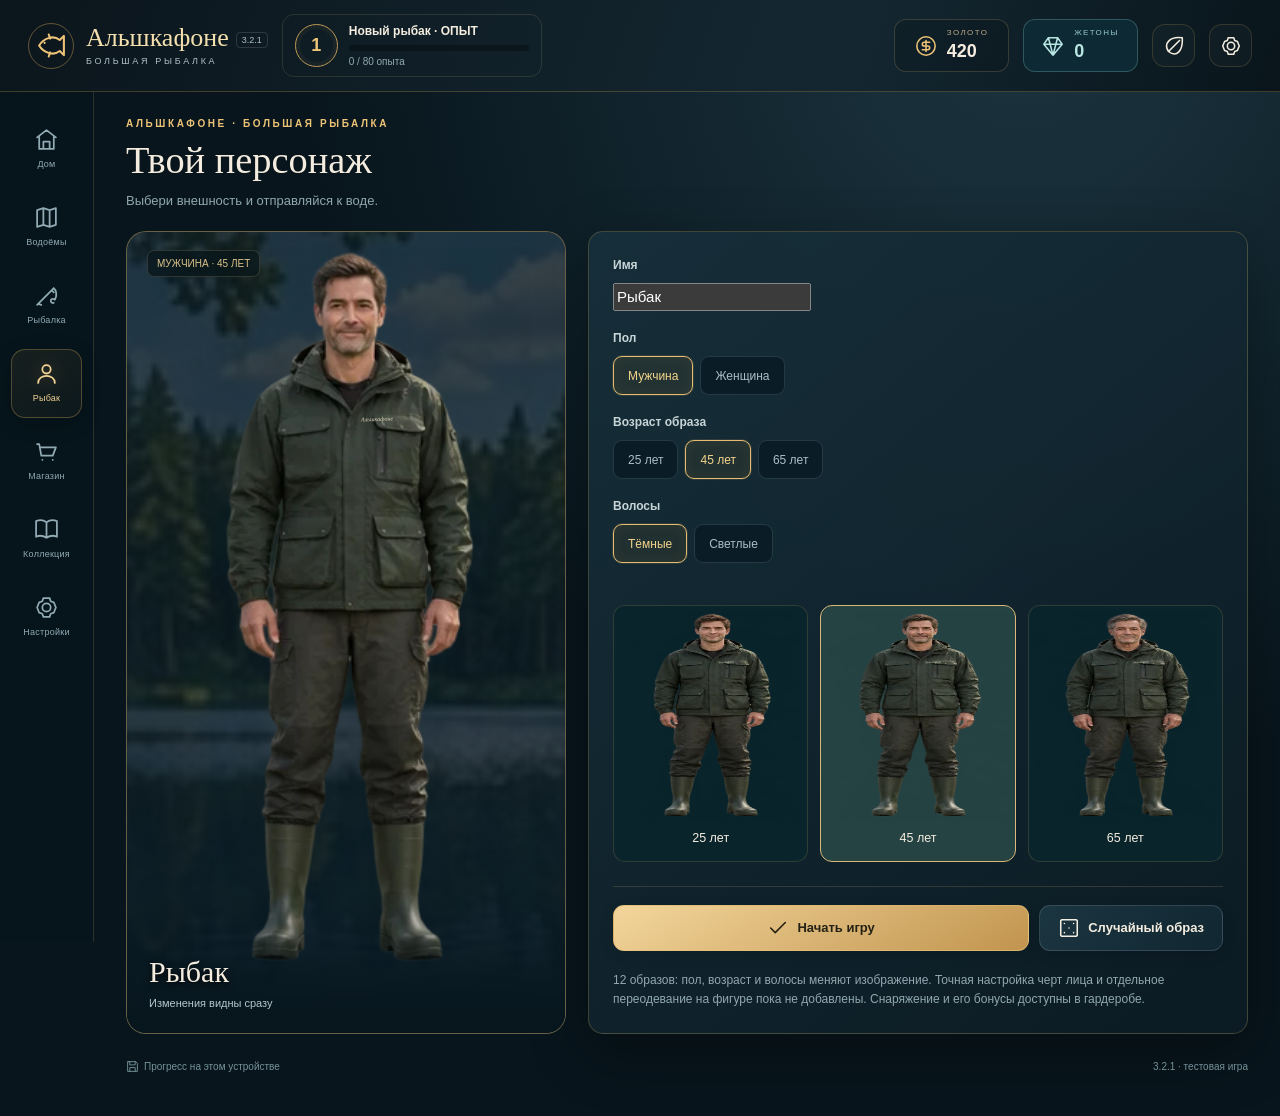
==== index (1).html @ a7784ce9 "Add files via upload" ====
<!doctype html>
<html lang="ru"><head><meta charset="utf-8"><meta name="viewport" content="width=device-width,initial-scale=1,viewport-fit=cover"><meta name="theme-color" content="#08151c"><meta name="description" content="Альшкафоне: Большая рыбалка 3.1. Создай персонажа, обустрой свой дом и отправляйся за трофеями. Тестовая одиночная браузерная игра."><title>Альшкафоне: Большая рыбалка 3.2.1</title><link rel="icon" href="data:image/svg+xml,%3Csvg xmlns='http://www.w3.org/2000/svg' viewBox='0 0 64 64'%3E%3Crect width='64' height='64' rx='16' fill='%230c232d'/%3E%3Cpath d='M9 32c9-16 30-20 41-6l8-10v31l-8-9C39 52 18 48 9 32Z' fill='none' stroke='%23e6bd71' stroke-width='4'/%3E%3Ccircle cx='23' cy='29' r='3' fill='%23e6bd71'/%3E%3C/svg%3E"><style>:root{color-scheme:dark;--bg:#08151c;--panel:#112630;--panel2:#17323e;--line:#ffffff16;--gold:#e6bd71;--gold2:#a4793e;--ink:#f4eddf;--muted:#91a8af;--green:#a5c8aa;--danger:#eb9c81;--radius:18px;--shadow:0 18px 60px #0005;--safe:env(safe-area-inset-bottom,0px)}
*{box-sizing:border-box}html{scroll-behavior:smooth}body{margin:0;min-width:320px;background:radial-gradient(ellipse at 80% 0,#1c3540 0,transparent 50%),var(--bg);font:15px/1.5 -apple-system,BlinkMacSystemFont,'Segoe UI',sans-serif;color:var(--ink)}button,input,select{font:inherit}button{cursor:pointer;touch-action:manipulation}button,a,input,select{-webkit-tap-highlight-color:transparent}button:disabled{cursor:not-allowed;opacity:.42}button:focus-visible,a:focus-visible,input:focus-visible,select:focus-visible{outline:3px solid #fae0a7;outline-offset:4px}button:hover:not(:disabled){filter:brightness(1.12)}button:active:not(:disabled){transform:translateY(1px)}button{color:inherit}h1,h2,h3,p{margin:0}h1,h2,.serif{font-family:Georgia,'Times New Roman',serif;font-weight:400}h1{font-size:clamp(29px,3vw,43px);line-height:1.15}h2{font-size:27px;line-height:1.2}h3{font-size:16px}img{max-width:100%;display:block}svg{max-width:100%}[hidden]{display:none!important}.icon{width:22px;height:22px;fill:none;stroke:currentColor;stroke-width:1.7;stroke-linecap:round;stroke-linejoin:round;vertical-align:middle;flex-shrink:0}.gold{color:var(--gold)}.muted{color:var(--muted)}.small{font-size:12px}.eyebrow{font-size:10px;text-transform:uppercase;letter-spacing:2.6px;color:var(--gold);font-weight:700}.stars{font-size:12px;letter-spacing:2px;color:var(--gold)}.row{display:flex;align-items:center;gap:10px}.between{justify-content:space-between}.wrap{flex-wrap:wrap}.spacer{flex:1}.topbar{min-height:86px;border-bottom:1px solid #dfbf792b;background:#09171edb;backdrop-filter:blur(16px);display:flex;align-items:center;gap:20px;padding:14px 28px;position:relative;z-index:5}.brand{display:flex;align-items:center;gap:12px;background:none;border:0;text-align:left;padding:0;min-width:226px}.brand .brand-mark{width:46px;height:46px;border:1px solid #b4914c85;border-radius:50%;display:grid;place-items:center;color:var(--gold)}.brand .icon{width:33px;height:33px;stroke-width:1.5}.brand strong{font:26px Georgia,serif;color:#f4dfae;display:block}.brand small{font-size:9px;letter-spacing:2.7px;color:#afc0c4;display:block;margin-top:2px;text-transform:uppercase}.version{font:9px/1.8 sans-serif;color:#adc1c2;border:1px solid #ffffff22;border-radius:4px;padding:2px 5px;vertical-align:middle;margin-left:7px}.player-summary{display:flex;align-items:center;gap:11px;min-width:220px}.level-seal{width:43px;height:43px;display:grid;place-items:center;border:1px solid #bd9a56;border-radius:50%;box-shadow:inset 0 0 0 4px #d5b0670d;font-size:18px;color:var(--gold);font-weight:700}.header-name{font-size:12px;font-weight:600;max-width:200px;overflow:hidden;text-overflow:ellipsis;white-space:nowrap}.xp-bar{width:180px;height:5px;background:#0005;border-radius:10px;margin:5px 0 3px;overflow:hidden}.xp-bar i{display:block;height:100%;background:linear-gradient(90deg,#ab7c37,#f3d393);border-radius:inherit}.xp-small{font-size:9px;color:var(--muted)}.wallet{display:flex;align-items:center;gap:8px;border:1px solid #c2a5713d;border-radius:30px;padding:8px 16px;background:#0002;font-size:18px;min-width:120px;justify-content:center}.wallet .icon{color:var(--gold)}.icon-button{width:43px;height:43px;display:grid;place-items:center;border-radius:13px;border:1px solid var(--line);background:#ffffff06;flex-shrink:0}.app-shell{display:grid;grid-template-columns:94px minmax(0,1fr);max-width:1700px;margin:auto;min-height:calc(100dvh - 86px)}.side-nav{padding:23px 11px;border-right:1px solid var(--line);display:flex;flex-direction:column;gap:9px;background:#07151c8a;position:sticky;top:0;height:calc(100dvh - 0px);max-height:850px}.nav-button{display:flex;flex-direction:column;justify-content:center;align-items:center;gap:6px;min-height:69px;background:none;border:1px solid transparent;border-radius:14px;color:#91aab4;font-size:9px;letter-spacing:.25px}.nav-button .icon{width:25px;height:25px}.nav-button.active{color:#f1d292;border-color:#b0924e66;background:linear-gradient(150deg,#ad87451a,#a8813f0c);box-shadow:0 5px 22px #0002}.nav-button.active .icon{filter:drop-shadow(0 0 9px #e1bc6966)}.nav-spacer{flex:1}.main{padding:26px 32px 42px;min-width:0}.section-heading{display:flex;align-items:flex-end;justify-content:space-between;gap:16px;margin-bottom:23px}.section-heading h1{margin-top:7px}.section-heading p{color:var(--muted);font-size:13px;margin-top:9px;max-width:660px}.btn{display:inline-flex;justify-content:center;align-items:center;gap:8px;min-height:44px;padding:11px 18px;border:1px solid #e1bd72aa;border-radius:11px;font-size:13px;font-weight:650;color:#252115;background:linear-gradient(150deg,#f3d69c,#c1944e);box-shadow:0 4px 13px #0002;text-decoration:none}.btn.secondary{color:var(--ink);border-color:#9eb5bd36;background:linear-gradient(130deg,#1b3541,#112731)}.btn.ghost{background:transparent;color:var(--muted);border-color:var(--line);box-shadow:none}.btn.green{background:linear-gradient(130deg,#c0dbb3,#87b196);color:#17291e;border-color:#adc8a1}.btn.danger{background:#5a322c;color:#fbe0d4;border-color:#cd806666}.btn.small{min-height:35px;padding:8px 12px;font-size:11px}.btn.wide{width:100%}.panel{border:1px solid #7f9ca128;border-radius:var(--radius);background:linear-gradient(140deg,#18323ce6,#0c202aeb);box-shadow:var(--shadow)}.panel-pad{padding:22px}.panel-title{display:flex;align-items:center;justify-content:space-between;gap:8px;margin-bottom:18px}.panel-title h2{font-size:23px}.panel-title .icon{color:var(--gold)}.tag{display:inline-flex;align-items:center;gap:5px;padding:5px 9px;background:#07161abf;border:1px solid #d9c38c2e;color:#dbc18a;font-size:10px;border-radius:7px;backdrop-filter:blur(8px)}.tag.green{color:#bad1b7;border-color:#a9d4ac44}.note{border-left:2px solid #c6a467;padding:9px 13px;font-size:12px;color:#a9b9b8;background:#e1c07606;line-height:1.7}.grid2{display:grid;grid-template-columns:repeat(2,minmax(0,1fr));gap:13px}.grid3{display:grid;grid-template-columns:repeat(3,minmax(0,1fr));gap:16px}.tabs{display:flex;gap:7px;overflow-x:auto;padding:3px 2px 13px;scrollbar-width:thin;margin-bottom:7px}.tab{flex-shrink:0;display:flex;align-items:center;justify-content:center;gap:7px;min-height:40px;border:1px solid #4b697755;background:#0b202ad9;color:#a9bec5;border-radius:10px;padding:9px 17px;font-size:12px}.tab.active{background:linear-gradient(140deg,#cba15b,#eed09b);color:#292416;border-color:#e6c27d;font-weight:700}.card{background:#0c202ab8;border:1px solid #87a1ab29;border-radius:13px;overflow:hidden}.field{margin-bottom:18px}.field>label,.field>.label{display:flex;align-items:center;justify-content:space-between;gap:10px;font-size:12px;font-weight:600;color:#c8d5d7;margin-bottom:9px}.field input[type=text],.field select,select.select{display:block;width:100%;border:1px solid #a2b5ba36;border-radius:10px;min-height:44px;color:#eee9dd;background:#091b24;padding:9px 12px}.field input[type=range],input.range{accent-color:var(--gold);width:100%;cursor:pointer}.segmented{display:flex;gap:7px;flex-wrap:wrap}.choice{min-height:39px;padding:9px 14px;border:1px solid #8ba9b033;border-radius:9px;background:#0a1d27;color:#a9bec5;font-size:12px;display:flex;align-items:center;justify-content:center;gap:6px}.choice.selected{color:#f2d48c;border-color:#e6bc71;background:#7e632023;box-shadow:0 0 0 1px #e6bc7120,inset 0 0 14px #b9914f16}.color-choice{border:2px solid #67818944;width:36px;height:36px;border-radius:50%;padding:3px;background:#0d212a;display:inline-grid;place-items:center;position:relative}.color-choice span{width:26px;height:26px;border-radius:50%;box-shadow:inset 0 2px 6px #0005}.color-choice.selected{border-color:var(--gold);box-shadow:0 0 12px #e6bd7133}.color-choice.selected:after{content:'✓';position:absolute;font-size:16px;color:white;text-shadow:0 1px 3px #000}.swatches{display:flex;gap:9px;flex-wrap:wrap}.mini-label{font-size:10px;color:var(--muted);margin-top:7px}.creator-layout{display:grid;grid-template-columns:minmax(300px,.85fr) minmax(400px,1.15fr);gap:22px;align-items:start}.avatar-stage{position:relative;min-height:680px;overflow:hidden;isolation:isolate;border:1px solid #a58d5666;border-radius:20px;background:#182d34}.avatar-backdrop{position:absolute;inset:0;background-size:cover;background-position:center;filter:brightness(.66) saturate(.85);z-index:-2}.avatar-stage:after{content:'';position:absolute;inset:0;background:linear-gradient(0deg,#081b28 0,transparent 36%,#091d2233);z-index:-1}.avatar-stage .avatar-live{position:absolute;inset:45px 0 38px;display:flex;justify-content:center;align-items:flex-end;filter:drop-shadow(6px 15px 16px #0008);transition:transform .3s;transform-origin:50% 15%;pointer-events:none}.avatar-live svg{height:100%;width:100%;max-width:330px;overflow:visible}.avatar-stage.zoom .avatar-live{transform:scale(2.6) translateY(60px)}.avatar-stage .preview-top{position:absolute;left:20px;right:20px;top:18px;display:flex;justify-content:space-between;align-items:center}.avatar-stage .preview-bottom{position:absolute;bottom:20px;left:22px;right:22px;display:flex;align-items:end;justify-content:space-between;gap:8px}.preview-name{font:29px Georgia,serif;text-shadow:0 2px 7px #000}.preview-bottom small{font-size:11px;color:#b5c8cd;display:block;margin-top:6px}.creator-panel{padding:23px}.creator-panel .two-fields{display:grid;grid-template-columns:1fr 1fr;gap:13px}.creator-footer{padding-top:18px;border-top:1px solid var(--line);display:flex;gap:10px;flex-wrap:wrap}.creator-footer .btn:first-child{flex:1}.editor-note{font-size:11px;color:#93a9b0;line-height:1.6;margin-top:12px}.status-line{padding:9px 14px;font-size:11px;color:#97b3b9;border:1px solid #5c929040;background:#19322d66;border-radius:8px;margin-bottom:17px}.fishing-layout{display:grid;grid-template-columns:minmax(0,1fr) 300px;gap:18px;align-items:start}.lake-frame{border:1px solid #b49a614f;border-radius:18px;overflow:hidden;background:#0d242c;box-shadow:var(--shadow)}.fishing-scene{height:450px;position:relative;overflow:hidden;isolation:isolate}.lake-photo{position:absolute;inset:0;width:100%;height:100%;object-fit:cover;object-position:50% 45%;z-index:-4;transition:filter .6s}.scene-shade{position:absolute;inset:0;background:linear-gradient(180deg,#07162066,transparent 30%,#00171a30);z-index:-3}.scene-loc{position:absolute;right:16px;top:16px;min-width:180px;padding:13px 17px;border:1px solid #a98f5466;background:#0b1e28d6;backdrop-filter:blur(10px);border-radius:12px;z-index:4}.scene-loc strong{font-size:14px}.scene-loc small{display:block;font-size:10px;color:#b8c4bf;margin-top:5px}.dock{position:absolute;left:-7%;bottom:-2px;width:52%;height:95px;background:repeating-linear-gradient(3deg,#5b4132 0px,#80604a 14px,#352c22 17px,#b3986a 18px);border-top:3px solid #b29869;transform:skewY(-8deg);box-shadow:0 12px 30px #0009}.dock:after{content:'';position:absolute;right:0;top:-34px;width:16px;height:100px;background:linear-gradient(90deg,#473629,#977749,#493829);border-radius:5px}.fisher-avatar{position:absolute;left:1%;bottom:11px;width:30%;min-width:120px;height:88%;z-index:2;filter:drop-shadow(5px 8px 9px #07141cb3);pointer-events:none}.fisher-avatar svg{height:100%;width:100%;max-width:none}.live-line{position:absolute;inset:0;z-index:1;width:100%;height:100%;pointer-events:none}.float-live{position:absolute;left:64%;top:63%;width:7px;height:28px;border-radius:6px;background:linear-gradient(#e44f40 0 42%,#f8ecdc 43% 70%,#171a16 71%);box-shadow:1px 3px 4px #0005;transform-origin:center bottom;animation:bob 3s ease-in-out infinite;z-index:2;pointer-events:none}.float-live.bite{animation:bite .38s infinite}.float-live.idle{opacity:0}.ripples{position:absolute;left:64.5%;top:69%;width:45px;height:12px;border:1px solid #e3d7b9b3;border-radius:50%;transform:translateX(-50%);animation:ripple 3s ease-out infinite;pointer-events:none}.ripples:before{content:'';position:absolute;inset:-9px -20px;border:1px solid #dfcda258;border-radius:50%}.scene-label{position:absolute;left:17px;bottom:15px;padding:7px 12px;border-radius:8px;background:#081d28c9;border:1px solid #c4ac6f47;font-size:11px;z-index:3;backdrop-filter:blur(8px)}.scene-label b{color:#e2c487}.scene-boat{position:absolute;left:0;bottom:5px;width:35%;z-index:3;filter:drop-shadow(2px 8px 4px #000a);pointer-events:none}.scene-phase{position:absolute;right:15px;bottom:20px;background:#0a202ac7;border:1px solid #d9bf7e42;border-radius:9px;padding:8px 12px;font-size:11px;max-width:230px;color:#ead7b4;z-index:3;backdrop-filter:blur(10px)}.water-heading{display:flex;justify-content:space-between;padding:10px 14px;color:#8fafb4;font-size:9px;letter-spacing:1.3px;text-transform:uppercase;border-top:1px solid #d0b77b34;border-bottom:1px solid #7fb9c617;background:#0e2831}.underwater{height:180px;position:relative;background:#123938}.underwater canvas{width:100%;height:100%;display:block}.under-hint{position:absolute;bottom:7px;left:11px;font-size:9px;color:#b7cbc275;text-shadow:0 1px 3px #000}.control-panel{padding:20px}.phase-title{font-size:29px;margin:8px 0 9px}.phase-msg{color:#a8bdc4;font-size:12px;min-height:57px;line-height:1.7}.meter{height:10px;border-radius:10px;background:#020b1099;overflow:hidden;border:1px solid #7d9c991f;position:relative}.meter i{display:block;height:100%;width:0%;border-radius:inherit;transition:width .12s linear;background:linear-gradient(90deg,#65a48e,#d4da94)}.meter.tension i{background:linear-gradient(90deg,#7ebba2 0%,#cdd47a 40%,#e5b266 70%,#e47764 100%)}.gauge-row{display:flex;align-items:center;justify-content:space-between;font-size:11px;color:#adc0c6;margin-bottom:8px}.gauge-row b{font-size:13px;color:#e7ce97}.fishing-control{margin:19px 0}.action-main{width:100%;min-height:58px;font-size:20px;font-family:Georgia,serif;box-shadow:0 0 24px #d6a34c24;margin-top:18px;user-select:none;-webkit-user-select:none;touch-action:none}.action-main.holding{background:linear-gradient(145deg,#b9893f,#f7d7a0);box-shadow:0 0 0 3px #f5d69c33,0 0 30px #d5b0644d}.cancel-btn{font-size:10px;border:0;background:none;color:#8fa8ae;text-align:center;width:100%;padding:10px}.rod-mini{display:flex;align-items:center;gap:12px;padding:13px 0;border-top:1px solid var(--line);border-bottom:1px solid var(--line);margin:15px 0}.rod-mini img{width:58px;height:70px;object-fit:contain;border-radius:7px;background:#0b1d27}.rod-mini strong{display:block;font-size:12px}.rod-mini small{display:block;font-size:10px;color:#a1bac2;margin:5px 0}.gear-stat{display:flex;justify-content:space-between;color:#9db3b9;font-size:10px;margin:6px 0}.gear-stat span:last-child{color:#d5bf8c}.helptext{color:#849fa7;font-size:10px;line-height:1.7;margin-top:12px}.bait-panel{padding:16px 18px;margin-top:16px;border:1px solid #b69d6352;border-radius:14px;background:#102934b8}.bait-title{display:flex;align-items:center;justify-content:space-between;margin-bottom:12px;font-size:12px}.bait-list{display:flex;gap:9px;overflow:auto;padding:2px 2px 5px;scrollbar-width:thin}.bait-card{flex:1;min-width:79px;max-width:115px;padding:7px 6px;border:1px solid #9fb4b03d;background:linear-gradient(150deg,#173440,#0c1e28);border-radius:11px;position:relative;display:flex;flex-direction:column;align-items:center}.bait-card img{height:47px;width:65px;object-fit:contain;border-radius:5px;mix-blend-mode:screen}.bait-card b{font-size:10px;font-weight:500;margin-top:5px;white-space:nowrap}.bait-card small{font-size:9px;color:#8aa4aa;margin-top:2px}.bait-card.selected{border-color:var(--gold);box-shadow:inset 0 0 14px #deb46012,0 0 10px #deb46019}.bait-card.selected:after{content:'✓';position:absolute;right:4px;top:3px;font-size:10px;color:var(--gold)}.location-grid{display:grid;grid-template-columns:repeat(4,minmax(0,1fr));gap:16px}.location-card{position:relative;overflow:hidden;min-height:290px;border:1px solid #b49a6144;border-radius:16px;background:#0d2028;display:flex;flex-direction:column}.location-art{height:145px;position:relative;overflow:hidden;background:#234353}.location-art img{width:100%;height:100%;object-fit:cover;object-position:center 28%;transition:transform .4s}.location-card:hover .location-art img{transform:scale(1.04)}.location-art:after{content:'';position:absolute;inset:0;background:linear-gradient(0deg,#0d2028,transparent 65%)}.location-art .tag{position:absolute;right:10px;top:10px;z-index:1}.location-content{padding:0 17px 17px;flex:1;display:flex;flex-direction:column}.location-content h3{font:22px Georgia,serif;margin-bottom:8px}.location-content p{font-size:11px;color:#97afb7;line-height:1.7;margin-bottom:12px;flex:1}.location-content .btn{font-size:11px}.location-species{font-size:10px;color:#c0ab7e;margin-bottom:14px}.location-card.locked .location-art{opacity:.5}.house-layout{display:grid;grid-template-columns:minmax(0,1.3fr) minmax(300px,.7fr);gap:20px}.house-scene{min-height:730px;position:relative;overflow:hidden;border:1px solid #b89a5c80;border-radius:19px;background:#5b3925;isolation:isolate}.house-back{position:absolute;inset:0;width:100%;height:100%;object-fit:cover;object-position:center;z-index:-5;transition:filter .6s}.house-glow{position:absolute;inset:0;z-index:-3;pointer-events:none;mix-blend-mode:soft-light;transition:background .5s}.house-scene:after{content:'';position:absolute;inset:0;z-index:2;pointer-events:none;border-radius:inherit;box-shadow:inset 0 -90px 65px #050e18bb,inset 0 55px 45px #030d1480}.house-top{position:absolute;left:18px;right:18px;top:19px;z-index:3;display:flex;justify-content:space-between;gap:8px}.house-name{font:26px Georgia,serif;color:#f7e4bd;text-shadow:0 2px 5px #000}.house-owner{font-size:10px;color:#ead8ba;margin-top:5px}.home-hotspot{position:absolute;z-index:4;display:flex;align-items:center;gap:6px;border:1px solid #eed49a78;background:#0c222cde;backdrop-filter:blur(8px);padding:8px 11px;font-size:11px;color:#ead5aa;border-radius:9px;box-shadow:0 3px 16px #0005}.home-hotspot .icon{width:17px;height:17px}.hot-rack{top:42%;left:12%}.hot-bag{top:67%;right:8%}.hot-trophy{top:28%;right:5%}.house-bottom{position:absolute;bottom:19px;left:18px;right:18px;z-index:4;display:flex;align-items:center;justify-content:space-between;gap:8px}.house-bottom .btn{background:#0c222ee3;border-color:#d2ba8366;color:#f2dcae}.room-rug{position:absolute;width:64%;left:10%;bottom:8%;z-index:0;filter:drop-shadow(0 4px 3px #0008);pointer-events:none}.room-desk{position:absolute;width:48%;right:4%;bottom:15%;z-index:1;filter:drop-shadow(1px 10px 9px #0007);transition:all .4s;pointer-events:none}.room-desk.wall{right:46%;bottom:24%;width:41%}.room-plant{position:absolute;bottom:28%;right:3%;width:18%;z-index:2;filter:drop-shadow(0 4px 8px #0008)}.room-trophy{position:absolute;right:6%;top:33%;width:31%;height:103px;border:5px solid #695037;border-radius:50%;background:radial-gradient(ellipse,#3b362c,#25231c);display:flex;align-items:center;justify-content:center;box-shadow:0 3px 10px #000a;z-index:1;transform:rotate(-3deg)}.room-trophy img{width:88%;height:72%;object-fit:contain;filter:drop-shadow(0 5px 3px #0009)}.room-trophy small{position:absolute;bottom:5px;font-size:9px;color:#f0d59c}.room-rack{position:absolute;top:46%;left:14%;width:26%;height:22%;z-index:1;background:repeating-linear-gradient(90deg,#4a301f 0,#67472c 8px,#4c3521 9px,#4f3422 40px);border:4px solid #755235;border-top:9px solid #a57c4e;border-bottom:14px solid #9c7043;border-radius:3px;box-shadow:2px 5px 10px #0009;display:flex;align-items:end;justify-content:space-evenly;gap:2px;padding:4px}.room-rack .mini-rod{height:106%;width:18%;overflow:visible;filter:drop-shadow(1px 2px 1px #000b)}.house-controls .field{margin-bottom:20px}.house-controls h2{margin-bottom:19px}.house-controls .note{margin-top:18px}.house-controls .choice{font-size:11px;flex:1;padding:8px 9px}.house-preview-palette{height:26px;width:26px;border-radius:5px;display:inline-block}.inventory-layout{display:grid;grid-template-columns:310px minmax(0,1fr);gap:20px}.inventory-avatar{height:600px;min-height:600px;position:sticky;top:20px}.inventory-avatar .avatar-live{inset:50px 0 60px}.inventory-avatar .preview-name{font-size:24px}.equip-grid{display:grid;grid-template-columns:repeat(2,minmax(0,1fr));gap:11px}.equip-card{display:flex;align-items:center;gap:13px;padding:13px;background:#0c2029b8;border:1px solid #b9a26333;border-radius:13px;min-height:128px;position:relative}.equip-card .gear-art{width:83px;height:95px;flex-shrink:0;background:#152d36;border-radius:9px;overflow:hidden;display:flex;align-items:center;justify-content:center}.gear-art img{width:100%;height:100%;object-fit:contain;mix-blend-mode:screen}.equip-card small{font-size:10px;color:#9eb4ba;display:block}.equip-card strong{font-size:12px;display:block;margin:4px 0 6px}.equip-card .btn{margin-top:9px;font-size:10px;min-height:31px;padding:6px 11px}.bonus-row{display:grid;grid-template-columns:repeat(4,1fr);gap:9px;margin-bottom:17px}.bonus{padding:13px 8px;text-align:center;border:1px solid #8ca0a72b;border-radius:10px;background:#102730}.bonus small{font-size:9px;display:block;color:#8ea8b1}.bonus b{font:22px Georgia,serif;color:#e4c88d;display:block;margin-top:5px}.shop-grid{display:grid;grid-template-columns:repeat(4,minmax(0,1fr));gap:14px}.product-card{border:1px solid #849da330;background:linear-gradient(150deg,#19333e,#0e222c);border-radius:14px;padding:16px;display:flex;flex-direction:column;min-height:305px;position:relative}.product-art{height:114px;display:flex;align-items:center;justify-content:center;margin-bottom:15px;background:radial-gradient(ellipse at 50% 70%,#3b566040,transparent 70%);border-radius:8px;overflow:hidden}.product-art img{max-width:92%;height:105px;object-fit:contain;mix-blend-mode:screen}.product-art svg{height:96px;max-width:95%}.product-card h3{font-size:13px;margin:5px 0 7px}.product-card p{font-size:10px;color:#9ab1ba;line-height:1.7;flex:1;margin-bottom:13px}.product-meta{display:flex;align-items:center;justify-content:space-between;font-size:10px;color:#94a9ae;margin-bottom:10px}.product-card .btn{font-size:11px;min-height:38px;padding:8px 9px}.owned-label{position:absolute;right:10px;top:10px;font-size:9px;color:#b6d2b2;border:1px solid #809a7166;border-radius:5px;padding:2px 6px;background:#183128}.empty{padding:45px 24px;text-align:center;color:#91aab2;border:1px dashed #78909655;border-radius:15px}.empty .icon{height:46px;width:46px;color:#c5a96f;margin-bottom:15px}.empty h2{color:#e8d8b9;margin-bottom:10px}.empty p{font-size:12px;max-width:440px;margin:auto;line-height:1.8}.empty .btn{margin-top:20px}.bag-grid{display:grid;grid-template-columns:repeat(3,minmax(0,1fr));gap:13px}.catch-card{background:linear-gradient(130deg,#15323b,#0a1e27);border:1px solid #869b9733;border-radius:12px;padding:16px;position:relative}.catch-card img{height:90px;width:100%;object-fit:contain;filter:drop-shadow(0 6px 5px #0007);margin:8px 0 13px}.catch-card h3{font:24px Georgia,serif;margin-bottom:6px}.catch-card .fish-meta{display:flex;justify-content:space-between;font-size:11px;color:#9fb6bb}.catch-card .btn{width:100%;margin-top:14px;font-size:11px}.favorite{position:absolute;top:7px;right:7px;background:none;border:0;color:#8fa8b0;padding:5px}.favorite.on{color:#e5c278}.fish-collection{display:grid;grid-template-columns:repeat(4,minmax(0,1fr));gap:14px}.species-card{position:relative;background:#102731;border:1px solid #bfa36b33;border-radius:13px;padding:20px 16px;text-align:center}.species-card img{height:100px;width:100%;object-fit:contain;filter:drop-shadow(1px 7px 4px #0005);margin:12px 0}.species-card.unknown img{filter:brightness(.3) grayscale(1);opacity:.6}.species-card h3{font:24px Georgia,serif}.species-card p{font-size:10px;color:#91aab2;margin:8px 0;line-height:1.6}.record-row{font-size:11px;color:#d4bc87;margin-top:11px}.quest-grid{display:grid;grid-template-columns:repeat(3,minmax(0,1fr));gap:14px}.quest{padding:22px;background:#102832;border:1px solid #c1a76c33;border-radius:14px}.quest .icon{color:#d3b578;width:29px;height:29px}.quest h3{margin:13px 0 6px}.quest p{font-size:11px;color:#9db3ba;min-height:34px}.quest .meter{margin:16px 0 8px}.quest .btn{width:100%;margin-top:12px;font-size:11px}.modal-backdrop{position:fixed;inset:0;background:#02090de0;backdrop-filter:blur(10px);z-index:50;display:flex;align-items:center;justify-content:center;padding:22px}.dialog{width:min(620px,100%);max-height:calc(100dvh - 44px);overflow:auto;border:1px solid #c7a66b80;border-radius:22px;background:linear-gradient(145deg,#183440,#0b202a);box-shadow:0 28px 110px #000d;scrollbar-width:thin}.dialog-head{position:sticky;top:0;background:#0e2631f2;backdrop-filter:blur(12px);padding:20px 23px;border-bottom:1px solid var(--line);display:flex;justify-content:space-between;align-items:center;z-index:2}.dialog-head h2{font-size:26px}.dialog-body{padding:23px}.dialog-foot{display:flex;gap:10px;flex-wrap:wrap;padding:0 23px 23px}.dialog-foot .btn{flex:1}.dialog .settings-row{padding:13px 0;border-bottom:1px solid var(--line);display:flex;gap:12px;align-items:center;justify-content:space-between}.settings-row strong{display:block;font-size:12px}.settings-row small{display:block;font-size:10px;color:#8eabb5;margin-top:5px;max-width:330px}.toggle{width:46px;height:27px;border:1px solid #91acb44d;background:#0a1921;border-radius:50px;position:relative;flex-shrink:0}.toggle i{width:19px;height:19px;background:#5b777f;border-radius:50%;position:absolute;left:3px;top:3px;transition:.2s}.toggle.on{background:#a98442;border-color:#e0c382}.toggle.on i{background:#ffebba;left:22px}.modal-copy{font-size:13px;color:#b2c7ce;line-height:1.9}.result{padding-top:5px;text-align:center}.result h2{font-size:41px;margin:13px 0 0}.catch-hero{height:180px;display:flex;align-items:center;justify-content:center;position:relative;background:radial-gradient(ellipse,#b5a45b22,transparent 65%)}.catch-hero img{width:85%;max-height:145px;object-fit:contain;filter:drop-shadow(0 13px 7px #000a)}.catch-record{display:inline-block;color:#eed18f;border:1px solid #d4b4694a;border-radius:8px;padding:5px 10px;font-size:10px}.result-stats{display:grid;grid-template-columns:repeat(3,1fr);gap:8px;margin:20px 0}.result-stats div{padding:12px 6px;background:#081d27;border:1px solid #97b7bc22;border-radius:10px}.result-stats small{font-size:9px;color:#8ba6b2;display:block}.result-stats b{font:27px Georgia,serif;color:#efd5a1;display:block;margin-top:6px}.result-actions{display:grid;grid-template-columns:1fr 1fr;gap:10px;margin-top:20px}.result-actions .release{grid-column:1/-1}.toasts{position:fixed;left:50%;bottom:26px;transform:translateX(-50%);z-index:100;display:flex;flex-direction:column;align-items:center;gap:8px;max-width:min(90vw,550px);pointer-events:none}.toast{padding:12px 18px;border:1px solid #c2a15f7a;border-radius:12px;background:#112e39ee;backdrop-filter:blur(14px);font-size:12px;color:#eddfc2;box-shadow:0 10px 30px #0008;animation:toastin .2s ease-out;text-align:center}.storage-warning{padding:12px 16px;border:1px solid #b1774a85;background:#462b21;color:#f2d0ad;font-size:12px;border-radius:10px;margin-bottom:16px}.runtime-error{position:fixed;bottom:100px;left:5%;right:5%;z-index:150;background:#4a2b2b;color:#ffe7c9;padding:16px;border:1px solid #b47a6d;border-radius:12px;font:12px/1.6 monospace;white-space:pre-wrap}.screen-foot{margin-top:25px;color:#75929a;font-size:10px;display:flex;justify-content:space-between;gap:10px;flex-wrap:wrap}.screen-foot span{display:flex;align-items:center;gap:5px}.screen-foot .icon{height:13px;width:13px}.gallery-caption{color:#98afb4;font-size:10px;margin-top:9px}.reduce *{scroll-behavior:auto!important;animation-duration:.001s!important;transition:none!important}@keyframes bob{0%,100%{transform:translateY(0) rotate(1deg)}50%{transform:translateY(4px) rotate(-3deg)}}@keyframes bite{0%,100%{transform:translateY(0) rotate(7deg)}50%{transform:translateY(13px) rotate(-10deg)}}@keyframes ripple{0%{transform:translateX(-50%) scale(.55);opacity:.8}100%{transform:translateX(-50%) scale(1.8);opacity:0}}@keyframes toastin{from{opacity:0;transform:translateY(7px)}to{opacity:1;transform:none}}
@media(min-width:1600px){.main{padding:32px 45px}.fishing-scene{height:520px}.underwater{height:200px}.fishing-layout{grid-template-columns:minmax(0,1fr) 340px}.house-scene{min-height:800px}}
@media(max-width:1200px){.topbar{padding:14px 20px;gap:14px}.main{padding:23px 22px}.location-grid,.shop-grid,.fish-collection{grid-template-columns:repeat(3,minmax(0,1fr))}.fishing-layout{grid-template-columns:minmax(0,1fr) 270px;gap:14px}.fishing-scene{height:410px}.control-panel{padding:16px}.house-layout{grid-template-columns:minmax(0,1.1fr) minmax(290px,.8fr);gap:15px}.inventory-layout{grid-template-columns:250px minmax(0,1fr)}.equip-card{padding:10px;gap:9px}.equip-card .gear-art{width:60px;height:80px}.creator-layout{grid-template-columns:minmax(280px,.8fr) minmax(340px,1.1fr)}.creator-panel{padding:20px}.bag-grid{grid-template-columns:repeat(2,minmax(0,1fr))}}
@media(max-width:980px){.topbar .player-summary{min-width:0}.xp-bar{width:125px}.brand{min-width:200px}.brand strong{font-size:23px}.topbar{gap:10px}.wallet{min-width:105px;font-size:16px;padding:8px 12px}.fishing-layout{grid-template-columns:1fr}.fishing-scene{height:470px}.control-panel{display:grid;grid-template-columns:1.1fr 1fr;gap:13px 24px}.control-intro{grid-column:1}.control-rod{grid-column:2;grid-row:1/3}.fishing-control{margin:0;grid-column:1}.control-bottom{grid-column:1/-1}.control-panel .phase-msg{min-height:36px}.control-panel .phase-title{font-size:27px}.rod-mini{margin-top:0;padding-top:0;border-top:none}.house-layout{grid-template-columns:1fr}.house-scene{min-height:670px;max-width:none}.house-controls{display:grid;grid-template-columns:1fr 1fr;gap:0 20px}.house-controls h2,.house-controls .note,.house-controls>.btn{grid-column:1/-1}.inventory-layout{grid-template-columns:230px minmax(0,1fr)}.equip-grid{grid-template-columns:1fr}.bonus-row{grid-template-columns:repeat(2,1fr)}.inventory-avatar{height:590px;min-height:590px}.creator-layout{gap:15px;grid-template-columns:minmax(250px,.8fr) minmax(300px,1fr)}.creator-panel .two-fields{grid-template-columns:1fr;gap:0}.creator-panel{padding:18px}.creator-footer .btn{width:100%}.avatar-stage{min-height:720px}.shop-grid,.location-grid{grid-template-columns:repeat(2,minmax(0,1fr))}.quest-grid{grid-template-columns:repeat(2,minmax(0,1fr))}.fish-collection{grid-template-columns:repeat(2,minmax(0,1fr))}}
@media(max-width:700px){.topbar{min-height:72px;padding:11px 13px;gap:9px;flex-wrap:wrap}.brand{min-width:0;flex:1}.brand strong{font-size:20px}.brand small{font-size:7px;letter-spacing:1.7px}.brand .brand-mark{width:33px;height:33px}.brand .icon{width:24px;height:24px}.version{font-size:8px;margin-left:4px}.player-summary{display:none}.wallet{min-width:0;font-size:14px;padding:6px 10px}.wallet .icon{height:17px;width:17px}.topbar>.icon-button{width:34px;height:34px;border-radius:9px}.topbar>.icon-button .icon{width:19px;height:19px}.app-shell{display:block;min-height:calc(100dvh - 72px)}.main{padding:20px 14px calc(100px + var(--safe))}.side-nav{position:fixed;left:0;right:0;bottom:0;top:auto;height:calc(67px + var(--safe));max-height:none;padding:6px 6px calc(7px + var(--safe));z-index:20;display:grid;grid-template-columns:repeat(7,minmax(0,1fr));border:0;border-top:1px solid #a3895650;background:#071820f5;backdrop-filter:blur(18px);gap:1px}.nav-button{min-height:51px;border-radius:9px;font-size:8px;gap:5px;padding:4px 1px;letter-spacing:0}.nav-button .icon{width:21px;height:21px}.nav-spacer{display:none}.section-heading{gap:12px;margin-bottom:17px;align-items:start}.section-heading h1{font-size:30px}.section-heading p{font-size:11px;line-height:1.7;margin-top:7px}.section-heading>.btn{padding:8px 10px;font-size:10px;min-height:35px}.section-heading>.btn .icon{width:16px;height:16px}.eyebrow{font-size:8px;letter-spacing:2px}.creator-layout{display:flex;flex-direction:column;gap:16px}.avatar-stage{width:100%;height:430px;min-height:430px}.avatar-stage .avatar-live{inset:25px 0 15px}.avatar-live svg{max-width:225px}.avatar-stage .preview-bottom{bottom:15px;left:17px;right:17px}.preview-name{font-size:24px}.preview-bottom small{font-size:10px}.avatar-stage.zoom .avatar-live{transform:scale(2.35) translateY(43px)}.creator-panel{width:100%;padding:19px 17px}.creator-panel .two-fields{grid-template-columns:1fr 1fr;gap:12px}.choice{padding:9px 11px;font-size:11px;min-height:40px}.creator-footer .btn{width:auto}.creator-footer{flex-wrap:wrap}.creator-footer .btn:first-child{flex-basis:100%}.creator-footer .btn:last-child{width:100%}.fishing-layout{gap:14px}.fishing-scene{height:390px}.scene-loc{top:12px;right:11px;min-width:145px;padding:9px 11px}.scene-loc strong{font-size:12px}.scene-loc small{font-size:9px}.fisher-avatar{left:-1%;width:36%;min-width:130px;height:87%;bottom:10px}.scene-label{bottom:13px;left:10px;font-size:9px;padding:6px 9px}.scene-phase{right:11px;bottom:15px;font-size:9px;max-width:185px;padding:7px 9px}.underwater{height:150px}.water-heading{font-size:8px;letter-spacing:.6px;padding:9px 11px}.control-panel{padding:17px;gap:10px 16px;grid-template-columns:1fr}.control-intro,.control-rod,.fishing-control,.control-bottom{grid-column:auto;grid-row:auto}.control-rod{display:none}.phase-title{margin-top:5px;font-size:27px!important}.phase-msg{min-height:0!important}.control-intro .eyebrow{font-size:9px}.fishing-control{display:grid;grid-template-columns:1fr 1fr;gap:8px 14px}.fishing-control .action-main,.fishing-control .cancel-btn{grid-column:1/-1}.fishing-control .action-main{margin-top:6px;min-height:57px;font-size:23px}.cancel-btn{padding:6px}.control-bottom .helptext{margin-top:0;font-size:10px}.bait-panel{padding:13px 11px;margin-top:12px}.bait-list{gap:7px}.bait-card{min-width:67px;padding:6px 5px}.bait-card img{width:52px;height:38px}.bait-card b{font-size:9px}.bait-card small{font-size:8px}.bait-title{font-size:11px}.house-scene{height:610px;min-height:610px}.house-controls{padding:19px 17px;gap:0 13px}.house-controls .field{margin-bottom:19px}.house-controls .segmented{gap:5px}.house-controls .choice{padding:7px 9px;min-width:65px;font-size:10px;flex-basis:45%}.house-name{font-size:23px}.house-owner{font-size:9px}.home-hotspot{font-size:10px;padding:7px 9px}.room-trophy{height:78px}.house-bottom{left:13px;right:13px}.house-bottom .btn{font-size:10px;padding:8px 11px;min-height:38px}.inventory-layout{display:block}.inventory-avatar{position:relative;top:0;height:360px;min-height:360px;margin-bottom:17px}.inventory-avatar .avatar-live{inset:15px 0 8px}.inventory-avatar .avatar-live svg{max-width:200px}.inventory-avatar .preview-name{font-size:23px}.equip-grid{grid-template-columns:repeat(2,minmax(0,1fr));gap:9px}.equip-card{display:block;padding:11px;min-height:235px}.equip-card .gear-art{width:100%;height:95px;margin-bottom:10px}.equip-card .gear-art img{width:80px;max-height:95px}.equip-card strong{font-size:11px;min-height:33px}.equip-card .btn{width:100%;font-size:9px}.bonus-row{grid-template-columns:repeat(4,1fr);gap:6px}.bonus{padding:10px 4px}.bonus small{font-size:8px}.bonus b{font-size:19px}.tabs{gap:5px;padding-bottom:10px}.tab{padding:9px 12px;font-size:11px;min-height:38px}.shop-grid{gap:10px}.product-card{padding:12px;min-height:290px}.product-art{height:95px;margin-bottom:10px}.product-art img{height:87px}.product-card h3{font-size:12px}.product-card p{font-size:10px}.product-card .btn{font-size:10px}.location-grid{gap:11px}.location-art{height:125px}.location-content{padding:0 13px 14px}.location-content h3{font-size:21px}.location-content p{font-size:10px}.location-card{min-height:300px}.location-content .btn{font-size:10px;padding:8px}.bag-grid{grid-template-columns:repeat(2,minmax(0,1fr));gap:10px}.catch-card{padding:12px}.catch-card img{height:70px}.catch-card h3{font-size:22px}.catch-card .fish-meta{font-size:9px}.catch-card .btn{font-size:9px;padding:8px}.quest-grid{gap:11px}.quest{padding:16px}.quest h3{font-size:14px}.quest p{font-size:10px}.quest .btn{font-size:10px;padding:8px}.fish-collection{gap:11px}.species-card{padding:16px 12px}.species-card img{height:75px}.species-card h3{font-size:24px}.modal-backdrop{padding:10px}.dialog{max-height:calc(100dvh - 20px);border-radius:17px}.dialog-head{padding:16px 17px}.dialog-head h2{font-size:24px}.dialog-body{padding:18px 16px}.dialog-foot{padding:0 16px 18px}.dialog .icon-button{width:37px;height:37px}.result h2{font-size:35px}.catch-hero{height:145px}.catch-hero img{max-height:122px}.result-stats b{font-size:24px}.result-actions .btn{font-size:12px;padding:10px}.toasts{bottom:calc(83px + var(--safe));max-width:92vw;width:max-content}.toast{font-size:11px;padding:10px 14px}.screen-foot{margin-top:22px;font-size:9px}.settings-row strong{font-size:12px}.settings-row small{font-size:10px}.scene-boat{width:43%}}
@media(max-width:370px){.brand .brand-mark{display:none}.brand strong{font-size:19px}.main{padding-left:10px;padding-right:10px}.fishing-scene{height:345px}.scene-loc{min-width:135px}.creator-panel .two-fields{grid-template-columns:1fr;gap:0}.house-controls{grid-template-columns:1fr}.house-scene{min-height:530px;height:530px}.bonus-row{grid-template-columns:repeat(2,1fr)}.nav-button{font-size:7px}.section-heading h1{font-size:27px}.section-heading>.btn{font-size:9px}.scene-phase{max-width:155px}.location-grid{grid-template-columns:1fr}.location-art{height:170px}}
/* Prevent intrinsic-width children (canvas, cards) from stretching narrow screens. */
.fishing-layout>*,.creator-layout>*,.house-layout>*,.inventory-layout>*,.control-panel>*{min-width:0}.lake-frame,.bait-panel,.bait-list,.control-panel,.house-controls,.creator-panel{min-width:0;max-width:100%}.lake-photo{object-position:50% 35%}.fishing-layout{grid-template-columns:minmax(0,1fr) 300px}
@media(min-width:1600px){.fishing-layout{grid-template-columns:minmax(0,1fr) 340px}}
@media(min-width:981px) and (max-width:1200px){.fishing-layout{grid-template-columns:minmax(0,1fr) 270px}}
@media(max-width:980px){.fishing-layout{grid-template-columns:minmax(0,1fr)}}
@media(max-width:700px){
 .fishing-mode .main{padding-bottom:calc(260px + var(--safe))}
 .fishing-mode .fishing-control{position:fixed;z-index:23;left:10px;right:10px;bottom:calc(72px + var(--safe));padding:12px;border:1px solid #bf9b5e77;border-radius:15px;background:#09212bf5;backdrop-filter:blur(14px);box-shadow:0 -8px 35px #020c1899;gap:5px 13px}
 .fishing-mode .fishing-control>div{margin-top:0!important}
 .fishing-mode .fishing-control .gauge-row{font-size:10px;margin-bottom:5px}
 .fishing-mode .fishing-control .gauge-row b{font-size:11px}
 .fishing-mode .fishing-control .meter{height:7px}
 .fishing-mode .fishing-control .action-main{min-height:48px;font-size:21px;margin-top:5px;padding:9px 12px}
 .fishing-mode .fishing-control .cancel-btn{padding:4px;min-height:22px;font-size:10px}
 .fishing-mode .control-panel{padding:15px}
 .fishing-scene{height:clamp(260px,calc(100svh - 360px),390px)}
}
@media(max-width:700px){.topbar>.spacer{display:none}.fishing-mode .toasts{bottom:calc(225px + var(--safe))}}
@media(max-width:480px){.brand .brand-mark{display:none}.brand{gap:0}.brand strong{white-space:nowrap}.topbar{gap:8px}}
/* The added work table is placed in the foreground, rather than on the photo's table. */
.room-desk{bottom:-5%;width:49%;right:2%}.room-desk.wall{bottom:5%;right:44%;width:42%}
/* 3.1 — interactive photographic edition */
:root{--gold:#edc477;--line:#c6a65f32;--radius:15px}
.topbar{border-bottom-color:#ad884655;background:linear-gradient(110deg,#0b151c,#142731 65%,#09151b)}
.panel{border-color:#ab914e52;background:linear-gradient(140deg,#17303beb,#0c1b24f2)}
.main{padding-top:24px}.screen-foot{gap:12px}
.section-heading{margin-bottom:20px}.section-heading h1{font-size:clamp(28px,3vw,40px)}
.creator-layout{grid-template-columns:minmax(270px,.8fr) minmax(360px,1.2fr);align-items:stretch}
.avatar-stage.photographic{min-height:650px;isolation:isolate;background:#10212a;border-color:#c1a16080}
.avatar-stage.photographic .avatar-backdrop{background-size:cover;background-position:center;filter:brightness(.6)}
.avatar-stage.photographic .avatar-live{inset:0;align-items:flex-end;filter:none;z-index:0}
.photo-person{display:block;height:100%;max-height:100%;width:100%;object-fit:contain;object-position:50% 100%;pointer-events:none}
.photographic .avatar-live>.photo-person{width:100%;height:100%;max-height:100%;object-fit:contain;object-position:center bottom}
.photographic .preview-top,.photographic .preview-bottom{z-index:3}
.photographic .preview-bottom{left:0;bottom:0;right:0;padding:65px 22px 22px;background:linear-gradient(transparent,#07151bec)}
.photographic .preview-name{font-size:30px}
.avatar-stage.photographic.zoom .avatar-live{transform:scale(1.65);transform-origin:50% 30%}
.creator-panel{padding:24px;display:flex;flex-direction:column}
.preset-grid{display:grid;grid-template-columns:1fr 1fr;gap:12px}
.photo-preset{position:relative;overflow:hidden;padding:0;border:1px solid #768e8b55;border-radius:13px;background:#091d26;text-align:left}
.photo-preset>div{height:177px;background:linear-gradient(#1b3541,#0a1e26);overflow:hidden}
.photo-preset .photo-person{height:290px;object-fit:cover;object-position:center 15%;width:100%}
.photo-preset strong{display:block;padding:11px 14px;font-size:12px;font-weight:500;color:#a9bec5}
.photo-preset.selected{border-color:#f2cc7c;box-shadow:0 0 0 1px #edc47755,0 0 15px #d9ad5326}
.photo-preset.selected strong{background:linear-gradient(120deg,#cfa45d33,#bea0570a);color:#f5d795}
.photo-preset>.icon{position:absolute;right:9px;bottom:10px;color:#f4cf7e;width:18px;height:18px}
.starter-row{display:grid;grid-template-columns:repeat(5,minmax(0,1fr));gap:7px}
.starter-row>div{background:#0b1b24;border:1px solid #b4965566;border-radius:9px;padding:8px 4px;text-align:center}
.starter-row img{height:65px;width:100%;object-fit:contain;border-radius:5px;mix-blend-mode:screen}
.starter-row small{display:block;font-size:10px;color:#a9bcc2;margin-top:6px}
.creator-panel .note{font-size:11px;margin-bottom:19px}.creator-footer{margin-top:auto}
.time-strip{display:flex;justify-content:space-between;align-items:center;gap:14px;margin-bottom:17px;background:#0d222c;padding:13px 17px;border:1px solid #b495574d;border-radius:13px}
.time-strip p{font-size:11px;color:#a1b7b9;margin-top:4px}.time-strip .choice{font-size:11px;min-height:37px;padding:7px 10px}.time-strip .choice .icon{width:16px;height:16px}
.fishing-scene.photo-fishing{height:440px}
.photo-fishing .lake-photo{object-fit:cover;object-position:70% 52%;filter:none;transition:filter .8s}
.photo-fishing .scene-shade{background:linear-gradient(90deg,#06131f55,transparent 46%),linear-gradient(0deg,#07161d55,transparent 30%)}
.photo-fishing .fisher-avatar{left:2%;bottom:-1px;height:96%;width:34%;min-width:0;z-index:2;filter:drop-shadow(4px 6px 6px #05121abb)}
.photo-fishing.female-scene .fisher-avatar{left:0;bottom:0;width:47%;height:89%}
.fisher-avatar .casting-photo{object-fit:contain;object-position:left bottom;max-width:100%;height:100%;width:100%}
.photo-fishing .dock{width:43%;left:-3%;height:67px;bottom:0;transform:perspective(500px) rotateX(20deg) rotateZ(-5deg);background:linear-gradient(110deg,#352e23,#766044);border-top:1px solid #cab083;box-shadow:0 6px 12px #07121caa;opacity:.9}
.photo-fishing .dock:after{display:none}
.lake-frame{border-color:#c5a36385;box-shadow:0 16px 42px #0006}
.water-heading{border-top:1px solid #ccab6255;border-bottom:1px solid #c8ac5e33;background:#10272c;color:#c9cba9;padding:9px 15px}
.underwater{height:250px}.under-hint{font-size:9px;opacity:.8;max-width:95%;bottom:8px}
.scene-loc{background:#071d27e8;border-color:#c8aa6777;right:13px;top:13px;min-width:165px;z-index:3}.scene-loc strong{font-size:13px}
.scene-label{background:#0b1b25df}.scene-phase{font-size:10px;max-width:48%}
.control-panel{border-color:#c0a36277}.control-panel .rod-mini img{height:84px;width:66px}
.action-main{background:linear-gradient(140deg,#f7df9d,#b88632);border-color:#f7d285;box-shadow:0 0 22px #b2863833;min-height:61px}
.main-gear-tabs{display:grid;grid-template-columns:repeat(3,minmax(0,1fr));margin-bottom:12px;gap:8px;padding:0}
.main-gear-tabs .tab{font-size:14px;min-height:48px;letter-spacing:.3px;border-radius:10px}
.equipment-layout{display:grid;grid-template-columns:minmax(245px,.7fr) minmax(0,1.5fr);gap:17px;align-items:start}
.equipment-profile{position:sticky;top:12px}.inventory-avatar.photographic{position:relative;top:0;height:640px;min-height:640px}
.equipment-panel{padding:18px}.equipment-panel .panel-title{margin-bottom:12px}
.equipment-panel .equip-card{min-height:120px;padding:10px;gap:11px;border-color:#c3a6664d;background:linear-gradient(135deg,#0e202b,#17313b)}
.equip-copy{min-width:0;flex:1}.equip-card .gear-art{width:76px;height:92px;flex-shrink:0;background:#10232d}
.equip-card strong{font-size:12px;line-height:1.35}.equip-card small{font-size:10px;line-height:1.5}.equip-card .stars{font-size:11px;margin:4px 0}
.equip-card.boat-card{grid-column:1/-1;min-height:123px}.boat-card .gear-art{width:45%;height:105px}.boat-card .gear-art img{object-fit:contain}
.bonus-row{gap:7px}.bonus{padding:9px 4px}.bonus b{font-size:19px;white-space:nowrap}.bonus small{font-size:9px}
.profile-score{margin-top:12px;text-align:center;border:1px solid #cba86a66;border-radius:13px;padding:14px;background:linear-gradient(140deg,#7a623326,#10242e)}
.profile-score>span{display:block;font-size:11px;color:#cbb68a}.profile-score>b{display:block;font:31px Georgia,serif;color:#f4d58a;margin:4px}.profile-score>small{font-size:9px;color:#8fa5af}
.inventory-bottom{display:grid;grid-template-columns:minmax(0,1.4fr) minmax(275px,1fr);gap:17px;margin-top:18px;align-items:start}
.inventory-box,.catch-storage{padding:17px;min-width:0}.panel-title h2{font-size:23px}.inventory-box .panel-title h2,.catch-storage .panel-title h2{font-size:21px}
.compact-tabs{margin-bottom:12px;padding-bottom:7px}.compact-tabs .tab{padding:7px 10px;font-size:11px;min-height:32px}
.inv-grid{display:grid;grid-template-columns:repeat(4,minmax(0,1fr));gap:9px}
.inv-tile{background:linear-gradient(145deg,#182f3b,#091b25);border:1px solid #b4a16c55;border-radius:11px;padding:8px;text-align:center;display:flex;flex-direction:column;align-items:center;min-width:0;transition:border .2s}
.inv-tile.equipped{border-color:#e4bc6d;box-shadow:inset 0 0 14px #ae8b3c0f}.inv-art{height:81px;width:100%;position:relative;overflow:hidden}
.inv-art img{height:100%;width:100%;object-fit:contain;mix-blend-mode:screen}.inv-art .quantity{position:absolute;bottom:0;right:0;background:#061922dd;border:1px solid #c0aa7170;border-radius:5px;padding:1px 5px;font-size:11px;color:#f5deb0}
.inv-tile strong{font-size:10px;font-weight:550;margin:7px 0 3px;line-height:1.4}.inv-tile small{font-size:9px;color:#9bb0b8;margin-top:auto}.inv-tile .stars{font-size:10px;letter-spacing:0;margin-bottom:6px}
.catch-rows{display:grid;gap:8px;margin-bottom:14px}.catch-row{display:flex;align-items:center;gap:10px;padding:9px 7px;border:1px solid #b8a16555;border-radius:9px;background:#0a2029}
.catch-row>img{width:95px;height:49px;object-fit:contain}.catch-row>div{flex:1;min-width:0}.catch-row strong{font-size:12px;display:block}.catch-row small{font-size:10px;display:block;margin-top:5px}.catch-row .btn{padding:6px;min-height:30px;font-size:11px}
.catch-row .icon{width:16px;height:16px}.storage-empty{padding:26px 12px 22px;text-align:center}.storage-empty>.icon{width:54px;height:54px;color:#b29d68;margin-bottom:14px}.storage-empty h3{font-size:15px}.storage-empty p{font-size:11px;color:#91adb6;margin:10px 0 20px}
.wardrobe-layout{display:grid;grid-template-columns:minmax(250px,.7fr) minmax(0,1.3fr);gap:18px}.wardrobe-avatar.photographic{height:720px;min-height:720px}.wardrobe-note{margin-bottom:18px}
@media(min-width:1650px){.fishing-scene.photo-fishing{height:500px}.underwater{height:270px}}
@media(max-width:1150px){.equipment-layout{grid-template-columns:260px minmax(0,1fr)}.equip-grid{gap:8px}.equipment-panel{padding:12px}.equipment-panel .equip-card{gap:7px}.equip-card .gear-art{width:55px;height:77px}.inventory-bottom{grid-template-columns:minmax(0,1.1fr) minmax(260px,1fr)}.inv-grid{grid-template-columns:repeat(3,minmax(0,1fr))}.panel-title h2{font-size:21px}.fishing-scene.photo-fishing{height:390px}.underwater{height:220px}}
@media(max-width:900px){.time-strip{align-items:flex-start;flex-direction:column}.time-strip .segmented{width:100%;display:grid;grid-template-columns:repeat(4,1fr)}.equipment-layout{grid-template-columns:220px minmax(0,1fr)}.equip-grid{grid-template-columns:1fr}.boat-card{grid-column:auto}.equipment-panel .equip-card{min-height:104px}.inventory-bottom{grid-template-columns:1fr}.inv-grid{grid-template-columns:repeat(5,minmax(0,1fr))}.inventory-avatar.photographic{height:540px;min-height:540px}.wardrobe-layout{grid-template-columns:230px minmax(0,1fr)}.wardrobe-avatar.photographic{min-height:580px;height:580px}}
@media(max-width:760px){.creator-layout{display:flex;flex-direction:column}.avatar-stage.photographic{min-height:440px;height:440px}.creator-panel{width:100%;padding:18px}.photographic .avatar-live>.photo-person{object-fit:contain}.photo-preset>div{height:155px}.photo-preset .photo-person{height:245px}.starter-row img{height:55px}.time-strip{padding:12px}.time-strip .choice{padding:7px 5px;font-size:10px}.time-strip .choice .icon{width:13px}.equipment-layout{grid-template-columns:minmax(0,1fr)}.equipment-profile{position:static;display:grid;grid-template-columns:minmax(0,1fr) 150px;gap:10px;align-items:stretch}.inventory-avatar.photographic{height:420px;min-height:420px}.profile-score{display:flex;flex-direction:column;justify-content:center;margin:0;padding:10px}.equipment-panel{padding:15px}.equipment-panel .equip-grid{grid-template-columns:repeat(2,minmax(0,1fr))}.equipment-panel .equip-card{flex-direction:column;align-items:stretch;gap:9px;min-height:245px;text-align:center}.equipment-panel .equip-card .gear-art{width:100%;height:100px}.equip-copy .btn{width:100%;margin-top:10px}.equipment-panel .boat-card{grid-column:1/-1;flex-direction:row;align-items:center;min-height:122px;text-align:left}.equipment-panel .boat-card .gear-art{width:45%}.main-gear-tabs .tab{font-size:11px;min-height:44px;padding:7px}.main-gear-tabs .icon{width:17px}.inv-grid{grid-template-columns:repeat(3,minmax(0,1fr))}.inventory-box,.catch-storage{padding:14px}.wardrobe-layout{grid-template-columns:minmax(0,1fr)}.wardrobe-avatar.photographic{height:430px;min-height:430px}.wardrobe-layout .equip-grid{grid-template-columns:repeat(2,minmax(0,1fr))}.wardrobe-layout .equip-card{display:block;text-align:center}.wardrobe-layout .gear-art{width:100%;height:85px;margin-bottom:8px}.wardrobe-layout .equip-card .btn{width:100%}.fishing-scene.photo-fishing{height:340px}.underwater{height:220px}.photo-fishing .fisher-avatar{width:38%;height:88%;left:0}.photo-fishing.female-scene .fisher-avatar{width:53%;height:76%;left:-1%}.scene-loc{min-width:136px;max-width:52%;padding:9px;top:9px;right:9px}.scene-loc strong{font-size:11px}.scene-loc small{font-size:9px}.scene-phase{display:none}.under-hint{font-size:8px}.creator-footer{flex-wrap:wrap}.creator-footer .btn{flex:1;white-space:nowrap}.scene-label{font-size:9px;left:10px;bottom:10px}.screen-foot{flex-wrap:wrap}.inventory-bottom{gap:14px}.water-heading{font-size:8px}.control-panel{display:block}.fishing-mode .control-panel{padding:17px}}
@media(max-width:380px){.main{padding-left:10px;padding-right:10px}.equipment-profile{grid-template-columns:minmax(0,1fr) 115px}.profile-score>b{font-size:25px}.inv-grid{grid-template-columns:repeat(2,minmax(0,1fr))}.fishing-scene.photo-fishing{height:300px}.underwater{height:200px}.main-gear-tabs .tab{font-size:10px;gap:4px}.main-gear-tabs .icon{width:15px}.starter-row small{font-size:8px}}

.photo-preset .photo-person{height:100%;object-fit:cover;object-position:50% 0%}
.photo-preset:has(.woman) .photo-person{object-fit:contain;object-position:center 15%}
</style><style>/* 3.2 — three resources, geographic map, readable mobile layout. */
.topbar{gap:14px;flex-wrap:wrap}.wallet{min-width:115px;gap:10px;border-radius:12px;padding:8px 13px}.wallet>span{display:flex;flex-direction:column;text-align:left;line-height:1.2}.wallet small{font-size:8px;letter-spacing:1.4px;color:#bdac88;margin-bottom:3px}.wallet b{font-size:18px}.token-wallet{color:#b7e6e2;border-color:#80c8c84a;background:#0d2934}.token-wallet small{color:#95c8c7}.token-wallet .icon{color:#b7e6e2}.player-summary{border:1px solid #dbc79124;border-radius:12px;padding:7px 12px}.xp-small{font-size:10px}.xp-bar{height:6px}.token-note{color:#a5ddd4;font-size:13px;margin:16px 0}.token-hero{padding:12px 0 23px;display:flex;gap:15px;align-items:center}.token-hero .icon{height:44px;width:44px;color:#aee5db}.token-hero strong{font:40px Georgia;color:#c2eee5}.token-hero span{color:#8da7b0}.af-rewards{display:grid;gap:10px}.reward-card{padding:16px;border:1px solid #a0c8b855;border-radius:12px;background:#0a2027}.reward-card h3{margin-bottom:6px}.reward-card p{font-size:12px;color:#a6c1c1;margin-bottom:12px}.reward-log{display:flex;justify-content:space-between;gap:12px;padding:10px 0;border-bottom:1px solid #ffffff14;font-size:12px}.reward-log b{color:#bde4d4;white-space:nowrap}.frame-aurora{border-color:#84c8bd;background:linear-gradient(125deg,#0b393d,#19302a)}.frame-copper{border-color:#c29376;background:linear-gradient(125deg,#3a2723,#21252a)}.frame-ice{border-color:#a9cbdc;background:linear-gradient(125deg,#1c3043,#243c42)}body[data-profile-frame=aurora] .avatar-stage{border-color:#7bd5c7;box-shadow:0 0 30px #63a9a32b}body[data-profile-frame=copper] .avatar-stage{border-color:#dba077;box-shadow:0 0 30px #c98a6e2a}body[data-profile-frame=ice] .avatar-stage{border-color:#b9e2ff;box-shadow:0 0 30px #88b8dd33}.af-map-layout{display:grid;grid-template-columns:minmax(0,1.22fr) minmax(300px,1fr);gap:20px;align-items:start}.af-world-map{position:relative;isolation:isolate;aspect-ratio:4/5;min-height:520px;border:1px solid #d5b67680;border-radius:20px;overflow:hidden;background:#163638}.map-terrain{position:absolute;inset:0;width:100%;height:100%;object-fit:cover;z-index:-3}.map-shade{position:absolute;inset:0;z-index:-2;background:linear-gradient(#051a2399,transparent 25%,transparent 72%,#081b23ad)}.map-heading{position:absolute;top:22px;left:22px;right:18px;color:#f0dfac}.map-heading strong{display:block;font:24px Georgia;margin-top:5px}.map-heading small{font-size:10px;color:#c1d8d1}.map-routes{position:absolute;inset:0;width:100%;height:100%;pointer-events:none;z-index:-1}.map-routes path{stroke:#f7d58a99;stroke-width:.28;stroke-dasharray:.6 .7;fill:none}.map-pin{position:absolute;transform:translate(-50%,-50%);background:none;border:0;padding:3px;display:flex;flex-direction:column;align-items:center;width:135px;color:#e3d3a5;z-index:2}.map-pin>span{height:44px;width:44px;border-radius:50% 50% 50% 0;transform:rotate(-45deg);border:1px solid #e9d7a7;background:#16313de8;box-shadow:0 4px 12px #0009;display:grid;place-items:center}.map-pin .icon{transform:rotate(45deg);width:22px;height:22px}.map-pin>small{margin-top:12px;background:#09212be8;padding:5px 7px;border-radius:7px;line-height:1.3;font-size:10px;border:1px solid #b9b28833}.map-pin.selected>span{background:#dcb671;color:#202d2c;box-shadow:0 0 0 5px #e7ca7530,0 0 24px #f1c97866}.map-pin.current>small{color:#f8e2ac;border-color:#e9bf69}.map-pin.locked>span{background:#1d3541;color:#b2c5c9;border-color:#9cbbc3}.map-pin:hover{filter:brightness(1.2);transform:translate(-50%,-50%)!important}.map-pin:active{transform:translate(-50%,-50%)!important}.map-legend{position:absolute;bottom:18px;left:18px;right:18px;text-align:center;font-size:10px;color:#c6d6cb;display:flex;align-items:center;justify-content:center;gap:7px}.map-legend .icon{width:15px;height:15px}.map-details{overflow:hidden}.map-place-photo{position:relative;height:220px}.map-place-photo img{width:100%;height:100%;object-fit:cover}.map-place-photo .tag{position:absolute;right:14px;top:14px}.map-details h2{font-size:30px;margin:9px 0 13px}.map-details p{font-size:12px;line-height:1.7}.map-fish{display:grid;grid-template-columns:repeat(2,1fr);gap:8px;margin-top:18px}.map-fish>div{background:#061c2499;border:1px solid #9eb4b026;border-radius:10px;padding:10px;text-align:center}.map-fish img{height:49px;width:100%;object-fit:contain}.map-fish small{display:block;font-size:10px;color:#b6c7c5;margin-top:6px}.af-location-list{display:grid;grid-template-columns:repeat(3,minmax(0,1fr));gap:15px}.af-location-list .map-details h2{font-size:24px}.af-location-list .map-place-photo{height:155px}.af-location-list .panel-pad{padding:17px}.af-location-list .map-fish{grid-template-columns:repeat(2,1fr)}.map-details .btn{font-size:12px}.house-back{transition:opacity .35s}.product-art{background:radial-gradient(ellipse,#72848026,transparent 73%)}
@media(max-width:1050px){.af-map-layout{grid-template-columns:minmax(0,1fr) minmax(260px,.85fr)}.af-location-list{grid-template-columns:repeat(2,minmax(0,1fr))}.topbar .brand{min-width:0}.topbar .player-summary{min-width:190px}}
@media(max-width:760px){.af-map-layout{grid-template-columns:minmax(0,1fr)}.af-world-map{aspect-ratio:4/5;min-height:440px}.map-details{scroll-margin-top:12px}.map-heading strong{font-size:23px}.map-place-photo{height:190px}.map-pin{width:108px}.map-pin>small{font-size:9px;max-width:107px}.map-pin>span{width:38px;height:38px}.map-heading{left:16px;top:17px}.map-details h2{font-size:29px}.af-location-list{grid-template-columns:1fr}.topbar{padding:10px 12px;gap:7px}.topbar .brand{flex-basis:calc(100% - 100px);order:0}.topbar>.spacer{display:none}.topbar>.icon-button{order:1}.topbar .player-summary{display:flex!important;order:2;flex:1 1 100%;min-width:0;padding:8px 11px}.xp-bar{width:min(56vw,250px)}.topbar .wallet{order:3;flex:1 1 40%;min-width:0;padding:8px 12px;justify-content:flex-start;min-height:48px}.wallet small{font-size:8px}.wallet b{font-size:17px}.header-name{max-width:none}.topbar .level-seal{width:32px;height:32px;font-size:15px}.token-hero{flex-wrap:wrap}.af-world-map .map-pin .icon{width:20px;height:20px}.map-fish>div{padding:9px}.af-map-layout aside{min-width:0}}


/* 3.2 — clean photographic home and honest photographic preset editor. */
.af-house-clean:after{box-shadow:inset 0 -150px 90px #030b12d9,inset 0 50px 42px #02080c80}.af-home-overlay{position:absolute;left:18px;right:18px;bottom:82px;z-index:4;display:grid;grid-template-columns:minmax(0,1.2fr) minmax(220px,.7fr);gap:10px;align-items:end}.af-home-overlay>section,.af-home-trophy,.af-home-empty{border:1px solid #c8aa6a5c;background:#071b24dc;backdrop-filter:blur(12px);border-radius:12px;padding:11px;box-shadow:0 8px 25px #0007}.af-home-items{display:flex;gap:7px;margin-top:8px;overflow:auto;padding-bottom:2px}.af-home-item{width:74px;min-width:74px;text-align:center}.af-home-item img{height:54px;width:100%;object-fit:contain;background:#102731b8;border-radius:8px}.af-home-item small{display:block;font-size:8px;line-height:1.3;color:#c7d1c8;margin-top:4px;white-space:nowrap;overflow:hidden;text-overflow:ellipsis}.af-home-trophy{display:flex;align-items:center;gap:10px}.af-home-trophy img{width:94px;height:60px;object-fit:contain}.af-home-trophy span{min-width:0}.af-home-trophy b,.af-home-trophy small{display:block}.af-home-trophy b{font:18px Georgia;color:#efd291}.af-home-trophy small{font-size:9px;color:#9eb9bd;margin-top:4px}.af-home-empty{font-size:10px;color:#9fb5b9;min-height:82px;display:flex;align-items:center}.af-home-summary{display:grid;grid-template-columns:repeat(3,1fr);gap:7px;margin:18px 0}.af-home-summary>div{background:#0a202a;border:1px solid #9eac8e33;border-radius:9px;padding:11px 7px;text-align:center}.af-home-summary small{display:block;font-size:8px;color:#8ea7ae;min-height:24px}.af-home-summary b{display:block;font:22px Georgia;color:#e9ca86;margin-top:5px}.creator-panel .preset-grid{margin-bottom:4px}.creator-panel .photo-preset>div{height:210px}.creator-panel .photo-preset .photo-person{height:100%;width:100%;object-fit:contain;object-position:center bottom}.creator-panel .starter-row{grid-template-columns:repeat(5,minmax(0,1fr))}.creator-panel .starter-row>div{min-width:0}.creator-panel .starter-row img{mix-blend-mode:screen}.product-card .product-art img{filter:drop-shadow(0 8px 10px #0007)}
@media(max-width:760px){.af-home-overlay{grid-template-columns:1fr;bottom:78px;left:10px;right:10px}.af-home-trophy,.af-home-empty{display:none}.af-home-items{max-width:100%}.af-home-item{width:62px;min-width:62px}.af-home-item img{height:45px}.af-house-clean{height:620px!important;min-height:620px!important}.af-home-summary{grid-template-columns:1fr 1fr}.af-home-summary>div:last-child{grid-column:1/-1}.creator-panel .photo-preset>div{height:180px}}
</style>
<script>
window.__AF32_ASSETS={"map_terrain":"[data-uri]","lake":"[data-uri]","river":"[data-uri]","mountain":"[data-uri]","swamp":"[data-uri]","reservoir":"[data-uri]","water":"[data-uri]","sunset":"[data-uri]","rod_classic":"[data-uri]","rod_lake":"[data-uri]","rod_taiga":"[data-uri]","rod_titan":"[data-uri]","reel_lake":"[data-uri]","reel_pro":"[data-uri]","reel_titan":"[data-uri]","jacket_lake":"[data-uri]","jacket_taiga":"[data-uri]","boots":"[data-uri]","gloves":"[data-uri]","pack":"[data-uri]","boat_taiga":"[data-uri]","boat_titan":"[data-uri]","hat":"[data-uri]","glasses":"[data-uri]","pants":"[data-uri]","line":"[data-uri]","hook":"[data-uri]","lure":"[data-uri]","pliers":"[data-uri]","spinner":"[data-uri]","house_night":"[data-uri]","house_day":"[data-uri]","loc_pine":"[data-uri]","night_pine":"[data-uri]","loc_river":"[data-uri]","night_river":"[data-uri]","loc_reservoir":"[data-uri]","night_reservoir":"[data-uri]","loc_mountain":"[data-uri]","night_mountain":"[data-uri]","loc_swamp":"[data-uri]","night_swamp":"[data-uri]","loc_night":"[data-uri]","night_night":"[data-uri]","loc_deep":"[data-uri]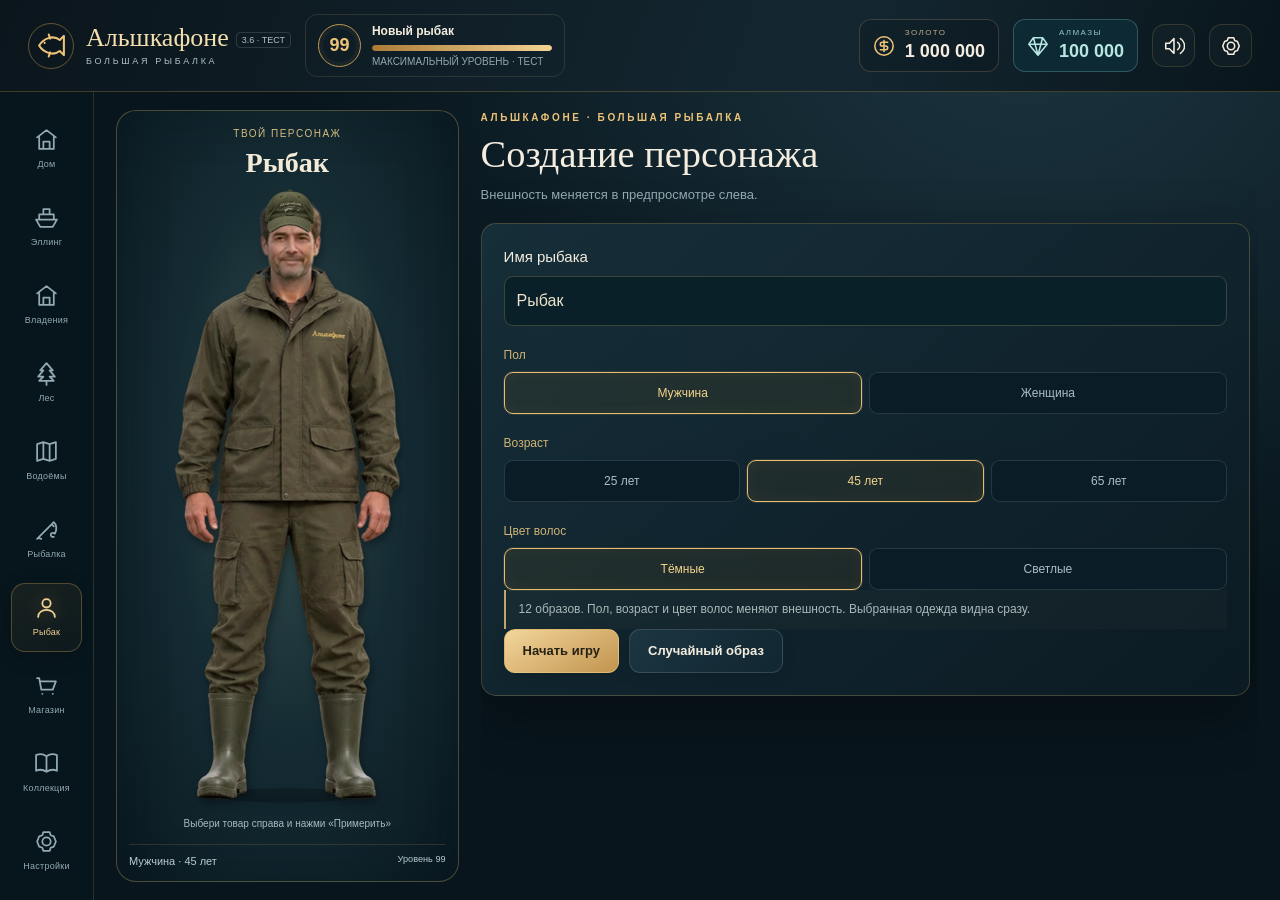
